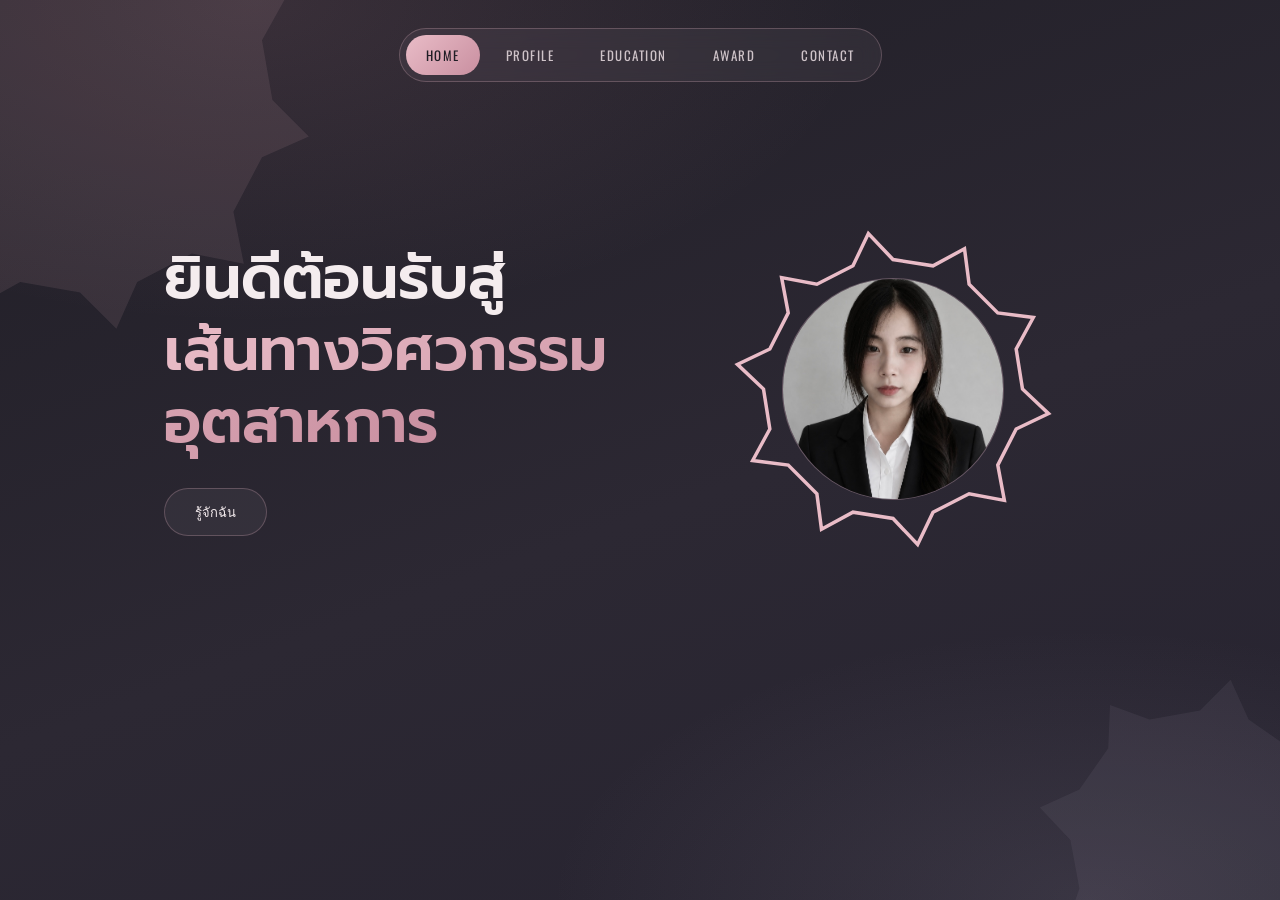
==== index.html @ 698869f3 "Update index.html" ====
<!DOCTYPE html>
<html lang="th">
<head>
<meta charset="UTF-8">
<meta name="viewport" content="width=device-width, initial-scale=1.0">
<title>Portfolio | วิศวกรรมอุตสาหการ</title>
<link href="https://fonts.googleapis.com/css2?family=Prompt:wght@300;400;600&family=Oswald:wght@400;500;600&display=swap" rel="stylesheet">
<style>
  :root{
    --graphite-deep:#201e26; --graphite:#2c2833; --graphite-soft:#3a3541;
    --blush:#e9bcc7; --rose-gold:#c98fa0; --rose-gold-light:#e3aebb;
    --pearl:#f4ecee; --pearl-dim:#cfc4c9; --line:rgba(233,188,199,0.25);
  }
  *{margin:0;padding:0;box-sizing:border-box;}
  
  body{
    font-family:'Prompt',sans-serif;
    background:
      radial-gradient(ellipse 80% 60% at 20% 0%, rgba(201,143,160,0.14), transparent 60%),
      radial-gradient(ellipse 70% 50% at 85% 100%, rgba(156,147,164,0.16), transparent 60%),
      linear-gradient(160deg, var(--graphite-deep) 0%, var(--graphite) 55%, #262330 100%);
    color:var(--pearl); min-height:100vh; overflow-x:hidden; position:relative;
  }

  /* --- Background Gears --- */
  .bg-gear{ position:fixed; opacity:0.10; z-index:0; pointer-events:none; }
  .bg-gear svg{width:100%;height:100%;display:block;}
  .bg-gear.g1{ width:520px; height:520px; top:-160px; left:-180px; animation:spin 60s linear infinite; }
  .bg-gear.g2{ width:360px; height:360px; bottom:-120px; right:-100px; animation:spinReverse 46s linear infinite; }
  @keyframes spin{ from{transform:rotate(0deg);} to{transform:rotate(360deg);} }
  @keyframes spinReverse{ from{transform:rotate(0deg);} to{transform:rotate(-360deg);} }

  /* --- Navigation --- */
  nav{ position:relative; z-index:10; display:flex; justify-content:center; padding:28px 16px; }
  .nav-pill{ display:flex; gap:6px; background:rgba(244,236,238,0.05); border:1px solid var(--line); backdrop-filter:blur(10px); border-radius:999px; padding:6px; }
  .nav-pill a{ text-decoration:none; color:var(--pearl-dim); font-family:'Oswald',sans-serif; font-size:13px; letter-spacing:1.5px; text-transform:uppercase; padding:10px 20px; border-radius:999px; transition:0.35s; }
  .nav-pill a:hover, .nav-pill a.active{ color:var(--graphite-deep); background:linear-gradient(135deg,var(--blush),var(--rose-gold)); }

  /* --- Hero Section --- */
  .hero{ position:relative; z-index:2; max-width:1000px; margin:40px auto; padding:64px 24px; display:grid; grid-template-columns:1fr 1fr; gap:60px; align-items:center; }
  .hero h1{ font-weight:600; font-size:clamp(40px,5vw,60px); line-height:1.2; margin-bottom:30px; }
  .hero h1 span{ color:transparent; background:linear-gradient(120deg,var(--blush),var(--rose-gold)); -webkit-background-clip:text; background-clip:text; }
  
  .btn-nav{ display:inline-flex; align-items:center; gap:10px; padding:12px 30px; border-radius:999px; border:1px solid var(--line); color:var(--pearl); text-decoration:none; font-family:'Oswald',sans-serif; font-size:13px; text-transform:uppercase; transition:all 0.3s ease; background:rgba(244,236,238,0.05); }
  .btn-nav:hover{ background:linear-gradient(135deg,var(--blush),var(--rose-gold)); color:var(--graphite-deep); border-color:transparent; transform:translateY(-2px); }

  /* --- Gear Medallion Styling (คืนค่า Path เดิม) --- */
  .medallion-wrap{ position:relative; width:350px; aspect-ratio:1/1; margin:0 auto; }
  .med-ring{ position:absolute; inset:0; animation:spin 90s linear infinite; }
  .med-ring svg{ width:100%; height:100%; stroke:#e9bcc7; fill:none; stroke-width:2; }
  .frame{ position:absolute; inset:64px; border-radius:50%; background:var(--graphite-soft); border:1px solid var(--line); overflow:hidden; }
  .frame img{ width:100%; height:100%; object-fit:cover; }

  @media (max-width:880px){ .hero{ grid-template-columns:1fr; text-align:center; } }
</style>
</head>
<body>

  <div class="bg-gear g1"><svg viewBox="0 0 200 200"><path fill="#e9bcc7" d="M 174,100 L 188,114 L 170,122 L 159,143 L 163,163 L 143,159 L 122,170 L 114,188 L 100,174 L 77,170 L 59,180 L 56,159 L 40,143 L 19,140 L 29,122 L 26,100 L 11,85 L 29,77 L 40,56 L 36,36 L 56,40 L 77,29 L 85,11 L 100,26 L 122,29 L 140,19 L 143,40 L 159,56 L 180,59 L 170,77 Z"/></svg></div>
  <div class="bg-gear g2"><svg viewBox="0 0 200 200"><path fill="#9c93a4" d="M 172,100 L 188,117 L 166,127 L 150,150 L 150,174 L 127,166 L 100,172 L 82,188 L 72,166 L 49,150 L 25,150 L 33,127 L 28,100 L 11,82 L 33,72 L 49,49 L 50,25 L 72,33 L 100,28 L 117,11 L 127,33 L 150,49 L 174,50 L 166,72 Z"/></svg></div>

  <nav>
    <div class="nav-pill">
      <a href="index.html" class="active">Home</a>
      <a href="profile.html">Profile</a>
      <a href="education.html">Education</a>
      <a href="award.html">Award</a>
      <a href="contact.html">Contact</a>
    </div>
  </nav>

  <section class="hero">
    <div class="hero-text">
      <h1>ยินดีต้อนรับสู่<br><span>เส้นทางวิศวกรรม<br>อุตสาหการ</span></h1>
      <a href="profile.html" class="btn-nav">รู้จักฉัน</a>
    </div>

    <div class="medallion-wrap">
      <div class="med-ring">
        <svg viewBox="0 0 200 200">
          <path d="M 174.00,100.00 L 188.89,114.08 L 170.38,122.87 L 159.87,143.50 L 163.64,163.64 L 143.50,159.87 L 122.87,170.38 L 114.08,188.89 L 100.00,174.00 L 77.13,170.38 L 59.14,180.19 L 56.50,159.87 L 40.13,143.50 L 19.81,140.86 L 29.62,122.87 L 26.00,100.00 L 11.11,85.92 L 29.62,77.13 L 40.13,56.50 L 36.36,36.36 L 56.50,40.13 L 77.13,29.62 L 85.92,11.11 L 100.00,26.00 L 122.87,29.62 L 140.86,19.81 L 143.50,40.13 L 159.87,56.50 L 180.19,59.14 L 170.38,77.13 Z"/>
        </svg>
      </div>
      <div class="frame"><img src="images/IMG_0733.jpeg" alt="Profile"></div>
    </div>
  </section>

</body>
</html>
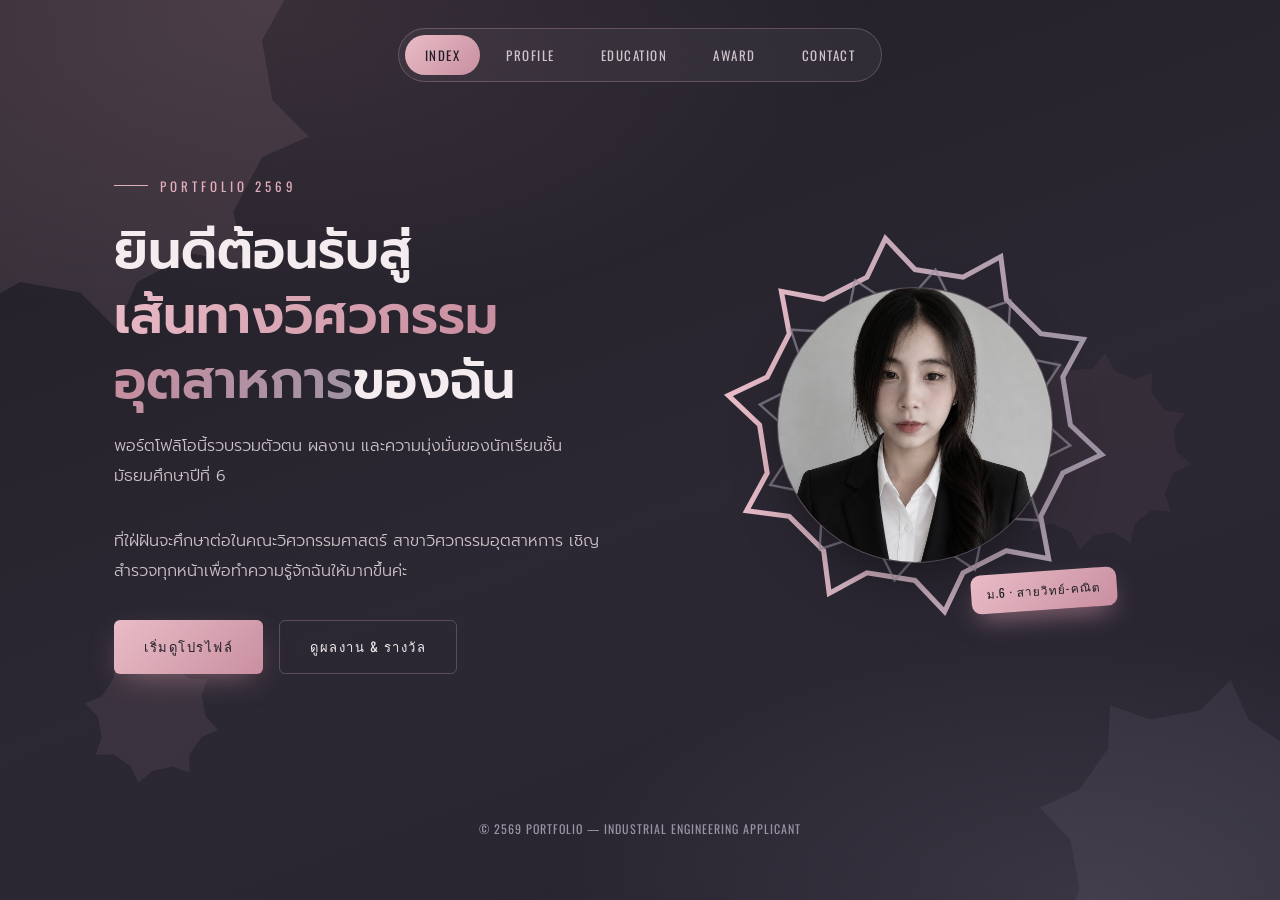
==== commit 7decb612: "Update index.html" ====
--- a/index.html
+++ b/index.html
@@ -4,64 +4,285 @@
 <meta charset="UTF-8">
 <meta name="viewport" content="width=device-width, initial-scale=1.0">
 <title>Portfolio | วิศวกรรมอุตสาหการ</title>
-<link href="https://fonts.googleapis.com/css2?family=Prompt:wght@300;400;600&family=Oswald:wght@400;500;600&display=swap" rel="stylesheet">
+<link rel="preconnect" href="https://fonts.googleapis.com">
+<link href="https://fonts.googleapis.com/css2?family=Prompt:wght@300;400;500;600;700&family=Oswald:wght@400;500;600&display=swap" rel="stylesheet">
 <style>
   :root{
-    --graphite-deep:#201e26; --graphite:#2c2833; --graphite-soft:#3a3541;
-    --blush:#e9bcc7; --rose-gold:#c98fa0; --rose-gold-light:#e3aebb;
-    --pearl:#f4ecee; --pearl-dim:#cfc4c9; --line:rgba(233,188,199,0.25);
-  }
+    --graphite-deep:   #201e26;
+    --graphite:        #2c2833;
+    --graphite-soft:   #3a3541;
+    --mauve-gray:      #9c93a4;
+    --blush:           #e9bcc7;
+    --rose-gold:       #c98fa0;
+    --rose-gold-light: #e3aebb;
+    --pearl:           #f4ecee;
+    --pearl-dim:       #cfc4c9;
+    --line:            rgba(233,188,199,0.25);
+  }
+
   *{margin:0;padding:0;box-sizing:border-box;}
-  
+
+  html{scroll-behavior:smooth;}
+
   body{
     font-family:'Prompt',sans-serif;
     background:
       radial-gradient(ellipse 80% 60% at 20% 0%, rgba(201,143,160,0.14), transparent 60%),
       radial-gradient(ellipse 70% 50% at 85% 100%, rgba(156,147,164,0.16), transparent 60%),
       linear-gradient(160deg, var(--graphite-deep) 0%, var(--graphite) 55%, #262330 100%);
-    color:var(--pearl); min-height:100vh; overflow-x:hidden; position:relative;
-  }
-
-  /* --- Background Gears --- */
-  .bg-gear{ position:fixed; opacity:0.10; z-index:0; pointer-events:none; }
+    color:var(--pearl);
+    min-height:100vh;
+    overflow-x:hidden;
+    position:relative;
+  }
+
+  /* ---------- decorative background gears ---------- */
+  .bg-gear{
+    position:fixed;
+    opacity:0.10;
+    z-index:0;
+    pointer-events:none;
+  }
   .bg-gear svg{width:100%;height:100%;display:block;}
   .bg-gear.g1{ width:520px; height:520px; top:-160px; left:-180px; animation:spin 60s linear infinite; }
   .bg-gear.g2{ width:360px; height:360px; bottom:-120px; right:-100px; animation:spinReverse 46s linear infinite; }
+  .bg-gear.g3{ width:220px; height:220px; top:38%; right:6%; animation:spin 30s linear infinite; opacity:0.07;}
+  .bg-gear.g4{ width:150px; height:150px; bottom:12%; left:6%; animation:spinReverse 24s linear infinite; opacity:0.08;}
+
   @keyframes spin{ from{transform:rotate(0deg);} to{transform:rotate(360deg);} }
   @keyframes spinReverse{ from{transform:rotate(0deg);} to{transform:rotate(-360deg);} }
 
-  /* --- Navigation --- */
-  nav{ position:relative; z-index:10; display:flex; justify-content:center; padding:28px 16px; }
-  .nav-pill{ display:flex; gap:6px; background:rgba(244,236,238,0.05); border:1px solid var(--line); backdrop-filter:blur(10px); border-radius:999px; padding:6px; }
-  .nav-pill a{ text-decoration:none; color:var(--pearl-dim); font-family:'Oswald',sans-serif; font-size:13px; letter-spacing:1.5px; text-transform:uppercase; padding:10px 20px; border-radius:999px; transition:0.35s; }
-  .nav-pill a:hover, .nav-pill a.active{ color:var(--graphite-deep); background:linear-gradient(135deg,var(--blush),var(--rose-gold)); }
-
-  /* --- Hero Section --- */
-  .hero{ position:relative; z-index:2; max-width:1000px; margin:40px auto; padding:64px 24px; display:grid; grid-template-columns:1fr 1fr; gap:60px; align-items:center; }
-  .hero h1{ font-weight:600; font-size:clamp(40px,5vw,60px); line-height:1.2; margin-bottom:30px; }
-  .hero h1 span{ color:transparent; background:linear-gradient(120deg,var(--blush),var(--rose-gold)); -webkit-background-clip:text; background-clip:text; }
-  
-  .btn-nav{ display:inline-flex; align-items:center; gap:10px; padding:12px 30px; border-radius:999px; border:1px solid var(--line); color:var(--pearl); text-decoration:none; font-family:'Oswald',sans-serif; font-size:13px; text-transform:uppercase; transition:all 0.3s ease; background:rgba(244,236,238,0.05); }
-  .btn-nav:hover{ background:linear-gradient(135deg,var(--blush),var(--rose-gold)); color:var(--graphite-deep); border-color:transparent; transform:translateY(-2px); }
-
-  /* --- Gear Medallion Styling (คืนค่า Path เดิม) --- */
-  .medallion-wrap{ position:relative; width:350px; aspect-ratio:1/1; margin:0 auto; }
-  .med-ring{ position:absolute; inset:0; animation:spin 90s linear infinite; }
-  .med-ring svg{ width:100%; height:100%; stroke:#e9bcc7; fill:none; stroke-width:2; }
-  .frame{ position:absolute; inset:64px; border-radius:50%; background:var(--graphite-soft); border:1px solid var(--line); overflow:hidden; }
-  .frame img{ width:100%; height:100%; object-fit:cover; }
-
-  @media (max-width:880px){ .hero{ grid-template-columns:1fr; text-align:center; } }
+  /* ---------- top nav ---------- */
+  nav{
+    position:relative;
+    z-index:10;
+    display:flex;
+    justify-content:center;
+    padding:28px 16px 10px;
+  }
+  .nav-pill{
+    display:flex;
+    gap:6px;
+    background:rgba(244,236,238,0.05);
+    border:1px solid var(--line);
+    backdrop-filter:blur(10px);
+    border-radius:999px;
+    padding:6px;
+    flex-wrap:wrap;
+    justify-content:center;
+  }
+  .nav-pill a{
+    text-decoration:none;
+    color:var(--pearl-dim);
+    font-family:'Oswald',sans-serif;
+    font-size:13px;
+    letter-spacing:1.5px;
+    text-transform:uppercase;
+    padding:10px 20px;
+    border-radius:999px;
+    transition:all .35s ease;
+    position:relative;
+  }
+  .nav-pill a:hover,
+  .nav-pill a:focus-visible{
+    color:var(--graphite-deep);
+    background:linear-gradient(135deg,var(--blush),var(--rose-gold));
+    outline:none;
+  }
+  .nav-pill a.active{
+    color:var(--graphite-deep);
+    background:linear-gradient(135deg,var(--blush),var(--rose-gold));
+  }
+  .nav-pill a:focus-visible{box-shadow:0 0 0 3px rgba(233,188,199,0.5);}
+
+  /* ---------- hero ---------- */
+  .hero{
+    position:relative;
+    z-index:2;
+    max-width:1100px;
+    margin:0 auto;
+    padding:64px 24px 100px;
+    display:grid;
+    grid-template-columns:1fr 1fr;
+    gap:48px;
+    align-items:center;
+    min-height:78vh;
+  }
+
+  .eyebrow{
+    font-family:'Oswald',sans-serif;
+    font-size:13px;
+    letter-spacing:4px;
+    text-transform:uppercase;
+    color:var(--rose-gold-light);
+    display:flex;
+    align-items:center;
+    gap:12px;
+    margin-bottom:22px;
+  }
+  .eyebrow::before{
+    content:"";
+    width:34px;height:1px;
+    background:var(--rose-gold-light);
+  }
+
+  .hero h1{
+    font-family:'Prompt',sans-serif;
+    font-weight:600;
+    font-size:clamp(32px,4.4vw,52px);
+    line-height:1.25;
+    color:var(--pearl);
+    margin-bottom:18px;
+  }
+  .hero h1 span{
+    color:transparent;
+    background:linear-gradient(120deg,var(--blush),var(--rose-gold) 60%,var(--mauve-gray));
+    -webkit-background-clip:text;
+    background-clip:text;
+  }
+
+  .hero p{
+    font-size:16px;
+    line-height:1.9;
+    color:var(--pearl-dim);
+    font-weight:300;
+    margin-bottom:34px;
+    max-width:46ch;
+  }
+
+  .cta-row{display:flex;gap:16px;flex-wrap:wrap;}
+  .btn{
+    font-family:'Oswald',sans-serif;
+    letter-spacing:1.5px;
+    text-transform:uppercase;
+    font-size:13px;
+    text-decoration:none;
+    padding:15px 30px;
+    border-radius:6px;
+    display:inline-flex;
+    align-items:center;
+    gap:10px;
+    transition:transform .3s ease, box-shadow .3s ease;
+  }
+  .btn-primary{
+    color:var(--graphite-deep);
+    background:linear-gradient(135deg,var(--blush),var(--rose-gold));
+    box-shadow:0 10px 30px -10px rgba(201,143,160,0.6);
+  }
+  .btn-primary:hover,.btn-primary:focus-visible{
+    transform:translateY(-3px);
+    box-shadow:0 16px 34px -10px rgba(201,143,160,0.8);
+  }
+  .btn-ghost{
+    color:var(--pearl);
+    border:1px solid var(--line);
+  }
+  .btn-ghost:hover,.btn-ghost:focus-visible{
+    border-color:var(--rose-gold-light);
+    background:rgba(233,188,199,0.06);
+  }
+  .btn:focus-visible{outline:2px solid var(--rose-gold-light);outline-offset:3px;}
+
+  /* ---------- gear-framed portrait medallion ---------- */
+  .medallion-wrap{
+    position:relative;
+    width:min(100%,420px);
+    aspect-ratio:1/1;
+    margin:0 auto;
+  }
+  .med-ring{
+    position:absolute;
+    inset:0;
+    animation:spin 90s linear infinite;
+  }
+  .med-ring svg{width:100%;height:100%;}
+  .med-ring path{
+    fill:none;
+    stroke:url(#ringGrad);
+    stroke-width:2.4;
+  }
+  .med-ring-inner{
+    position:absolute;
+    inset:36px;
+    animation:spinReverse 70s linear infinite;
+    opacity:0.65;
+  }
+  .med-ring-inner svg{width:100%;height:100%;}
+  .med-ring-inner path{fill:none;stroke:var(--mauve-gray);stroke-width:1.4;}
+
+  .frame{
+    position:absolute;
+    inset:72px;
+    border-radius:50%;
+    background:
+      linear-gradient(160deg, var(--graphite-soft), var(--graphite-deep));
+    border:1px solid var(--line);
+    display:flex;
+    align-items:center;
+    justify-content:center;
+    overflow:hidden;
+    box-shadow:
+      inset 0 0 0 6px rgba(244,236,238,0.04),
+      0 20px 60px -20px rgba(0,0,0,0.6);
+  }
+  .frame img{
+    width:100%;height:100%;object-fit:cover;
+    filter:grayscale(15%) saturate(1.05);
+  }
+  .frame .placeholder{
+    text-align:center;
+    color:var(--pearl-dim);
+    font-size:13px;
+    letter-spacing:1px;
+    padding:20px;
+    font-family:'Oswald',sans-serif;
+  }
+
+  .badge{
+    position:absolute;
+    bottom:6%;
+    right:2%;
+    background:linear-gradient(135deg,var(--blush),var(--rose-gold));
+    color:var(--graphite-deep);
+    font-family:'Oswald',sans-serif;
+    font-size:12px;
+    letter-spacing:1px;
+    padding:10px 16px;
+    border-radius:10px;
+    box-shadow:0 12px 26px -8px rgba(201,143,160,0.7);
+    transform:rotate(-4deg);
+  }
+
+  footer{
+    position:relative;
+    z-index:2;
+    text-align:center;
+    padding:26px 16px 40px;
+    color:var(--mauve-gray);
+    font-size:12px;
+    letter-spacing:1px;
+    font-family:'Oswald',sans-serif;
+  }
+
+  @media (max-width:880px){
+    .hero{grid-template-columns:1fr;padding-top:20px;text-align:center;}
+    .eyebrow{justify-content:center;}
+    .hero p{margin-left:auto;margin-right:auto;}
+    .cta-row{justify-content:center;}
+    .medallion-wrap{margin-top:20px;}
+  }
 </style>
 </head>
 <body>
 
   <div class="bg-gear g1"><svg viewBox="0 0 200 200"><path fill="#e9bcc7" d="M 174,100 L 188,114 L 170,122 L 159,143 L 163,163 L 143,159 L 122,170 L 114,188 L 100,174 L 77,170 L 59,180 L 56,159 L 40,143 L 19,140 L 29,122 L 26,100 L 11,85 L 29,77 L 40,56 L 36,36 L 56,40 L 77,29 L 85,11 L 100,26 L 122,29 L 140,19 L 143,40 L 159,56 L 180,59 L 170,77 Z"/></svg></div>
   <div class="bg-gear g2"><svg viewBox="0 0 200 200"><path fill="#9c93a4" d="M 172,100 L 188,117 L 166,127 L 150,150 L 150,174 L 127,166 L 100,172 L 82,188 L 72,166 L 49,150 L 25,150 L 33,127 L 28,100 L 11,82 L 33,72 L 49,49 L 50,25 L 72,33 L 100,28 L 117,11 L 127,33 L 150,49 L 174,50 L 166,72 Z"/></svg></div>
+  <div class="bg-gear g3"><svg viewBox="0 0 200 200"><path fill="#c98fa0" d="M 176,100 L 189,111 L 173,119 L 165,138 L 171,154 L 153,153 L 138,165 L 134,183 L 119,173 L 100,176 L 88,189 L 80,173 L 62,165 L 45,171 L 46,153 L 34,138 L 16,134 L 26,119 L 24,100 L 10,88 L 26,80 L 34,62 L 28,45 L 46,46 L 62,34 L 65,16 L 80,26 L 100,24 L 111,10 L 119,26 L 138,34 L 154,28 L 153,46 L 165,62 L 183,65 L 173,80 Z"/></svg></div>
+  <div class="bg-gear g4"><svg viewBox="0 0 200 200"><path fill="#e9bcc7" d="M 172,100 L 188,117 L 166,127 L 150,150 L 150,174 L 127,166 L 100,172 L 82,188 L 72,166 L 49,150 L 25,150 L 33,127 L 28,100 L 11,82 L 33,72 L 49,49 L 50,25 L 72,33 L 100,28 L 117,11 L 127,33 L 150,49 L 174,50 L 166,72 Z"/></svg></div>
 
   <nav>
     <div class="nav-pill">
-      <a href="index.html" class="active">Home</a>
+      <a href="index.html" class="active">Index</a>
       <a href="profile.html">Profile</a>
       <a href="education.html">Education</a>
       <a href="award.html">Award</a>
@@ -70,20 +291,38 @@
   </nav>
 
   <section class="hero">
-    <div class="hero-text">
-      <h1>ยินดีต้อนรับสู่<br><span>เส้นทางวิศวกรรม<br>อุตสาหการ</span></h1>
-      <a href="profile.html" class="btn-nav">รู้จักฉัน</a>
+    <div>
+      <div class="eyebrow">Portfolio 2569</div>
+      <h1>ยินดีต้อนรับสู่<br><span>เส้นทางวิศวกรรม<br>อุตสาหการ</span>ของฉัน</h1>
+      <p>พอร์ตโฟลิโอนี้รวบรวมตัวตน ผลงาน และความมุ่งมั่นของนักเรียนชั้นมัธยมศึกษาปีที่ 6</p>
+       <p> ที่ใฝ่ฝันจะศึกษาต่อในคณะวิศวกรรมศาสตร์ สาขาวิศวกรรมอุตสาหการ เชิญสำรวจทุกหน้าเพื่อทำความรู้จักฉันให้มากขึ้นค่ะ</p>
+      <div class="cta-row">
+        <a href="profile.html" class="btn btn-primary">เริ่มดูโปรไฟล์</a>
+        <a href="award.html" class="btn btn-ghost">ดูผลงาน &amp; รางวัล</a>
+      </div>
     </div>
 
     <div class="medallion-wrap">
       <div class="med-ring">
         <svg viewBox="0 0 200 200">
+          <defs><linearGradient id="ringGrad"><stop offset="0%" stop-color="#e9bcc7"/><stop offset="100%" stop-color="#9c93a4"/></linearGradient></defs>
           <path d="M 174.00,100.00 L 188.89,114.08 L 170.38,122.87 L 159.87,143.50 L 163.64,163.64 L 143.50,159.87 L 122.87,170.38 L 114.08,188.89 L 100.00,174.00 L 77.13,170.38 L 59.14,180.19 L 56.50,159.87 L 40.13,143.50 L 19.81,140.86 L 29.62,122.87 L 26.00,100.00 L 11.11,85.92 L 29.62,77.13 L 40.13,56.50 L 36.36,36.36 L 56.50,40.13 L 77.13,29.62 L 85.92,11.11 L 100.00,26.00 L 122.87,29.62 L 140.86,19.81 L 143.50,40.13 L 159.87,56.50 L 180.19,59.14 L 170.38,77.13 Z"/>
         </svg>
       </div>
-      <div class="frame"><img src="images/IMG_0733.jpeg" alt="Profile"></div>
+      <div class="med-ring-inner">
+        <svg viewBox="0 0 200 200">
+          <path d="M 176.00,100.00 L 189.23,111.75 L 173.41,119.67 L 165.82,138.00 L 171.40,154.79 L 153.74,153.74 L 138.00,165.82 L 134.44,183.15 L 119.67,173.41 L 100.00,176.00 L 88.25,189.23 L 80.33,173.41 L 62.00,165.82 L 45.21,171.40 L 46.26,153.74 L 34.18,138.00 L 16.85,134.44 L 26.59,119.67 L 24.00,100.00 L 10.77,88.25 L 26.59,80.33 L 34.18,62.00 L 28.60,45.21 L 46.26,46.26 L 62.00,34.18 L 65.56,16.85 L 80.33,26.59 L 100.00,24.00 L 111.75,10.77 L 119.67,26.59 L 138.00,34.18 L 154.79,28.60 L 153.74,46.26 L 165.82,62.00 L 183.15,65.56 L 173.41,80.33 Z"/>
+        </svg>
+      </div>
+      <div class="frame">
+  <img src="images/IMG_0733.jpeg" alt="รูปโปรไฟล์">
+</div>
+
+      <div class="badge">ม.6 · สายวิทย์-คณิต</div>
     </div>
   </section>
 
+  <footer>© 2569 PORTFOLIO — INDUSTRIAL ENGINEERING APPLICANT</footer>
+
 </body>
 </html>
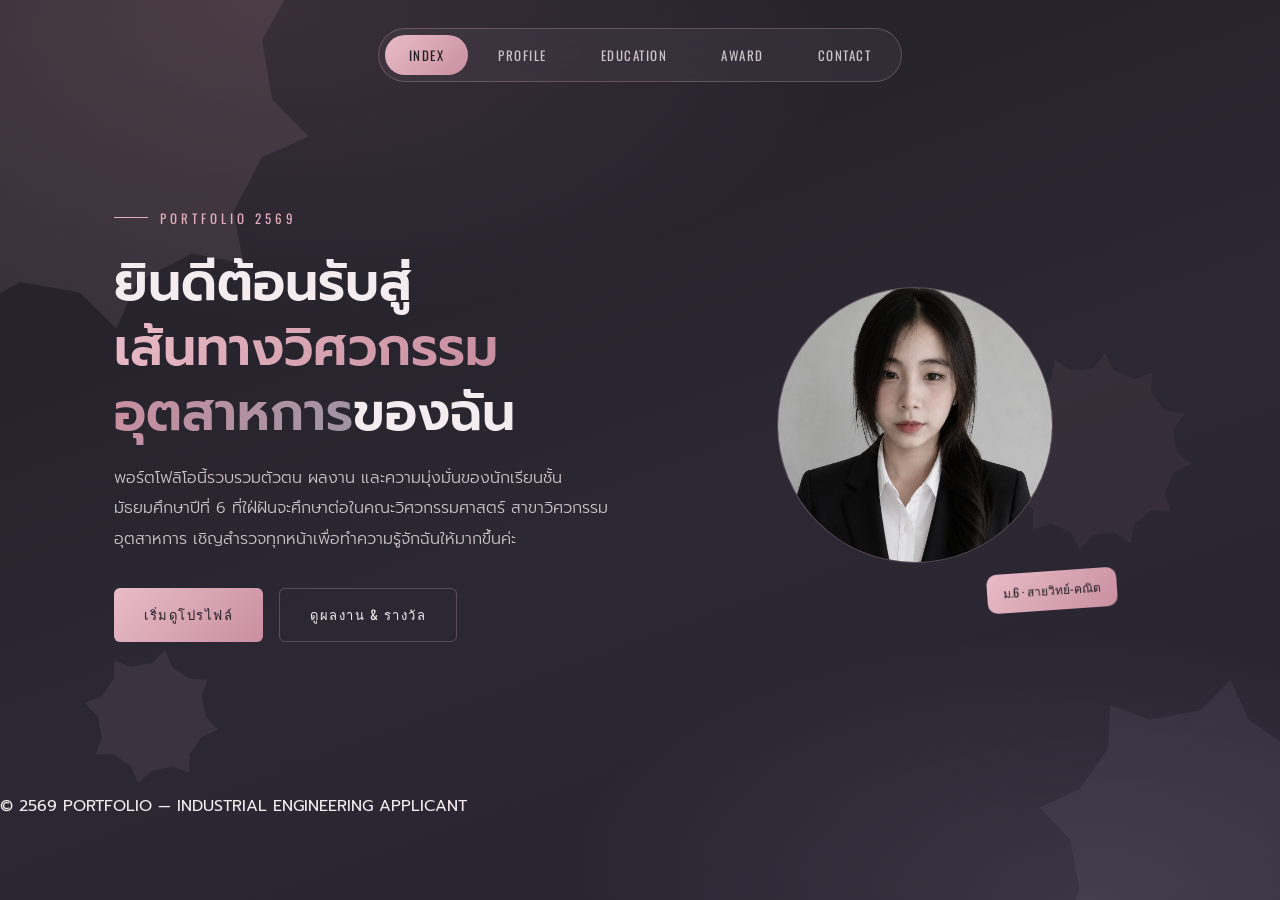
==== commit 102a6285: "Update index.html" ====
--- a/index.html
+++ b/index.html
@@ -21,7 +21,6 @@
   }
 
   *{margin:0;padding:0;box-sizing:border-box;}
-
   html{scroll-behavior:smooth;}
 
   body{
@@ -36,13 +35,8 @@
     position:relative;
   }
 
-  /* ---------- decorative background gears ---------- */
-  .bg-gear{
-    position:fixed;
-    opacity:0.10;
-    z-index:0;
-    pointer-events:none;
-  }
+  /* Decorative background gears */
+  .bg-gear{ position:fixed; opacity:0.10; z-index:0; pointer-events:none; }
   .bg-gear svg{width:100%;height:100%;display:block;}
   .bg-gear.g1{ width:520px; height:520px; top:-160px; left:-180px; animation:spin 60s linear infinite; }
   .bg-gear.g2{ width:360px; height:360px; bottom:-120px; right:-100px; animation:spinReverse 46s linear infinite; }
@@ -52,22 +46,15 @@
   @keyframes spin{ from{transform:rotate(0deg);} to{transform:rotate(360deg);} }
   @keyframes spinReverse{ from{transform:rotate(0deg);} to{transform:rotate(-360deg);} }
 
-  /* ---------- top nav ---------- */
-  nav{
-    position:relative;
-    z-index:10;
-    display:flex;
-    justify-content:center;
-    padding:28px 16px 10px;
-  }
+  /* Navigation - Pill Shape */
+  nav{ position:relative; z-index:10; display:flex; justify-content:center; padding:28px 16px 10px; }
   .nav-pill{
-    display:flex;
-    gap:6px;
+    display:flex; gap:6px;
     background:rgba(244,236,238,0.05);
     border:1px solid var(--line);
     backdrop-filter:blur(10px);
-    border-radius:999px;
-    padding:6px;
+    border-radius: 50px; 
+    padding: 6px;
     flex-wrap:wrap;
     justify-content:center;
   }
@@ -78,208 +65,54 @@
     font-size:13px;
     letter-spacing:1.5px;
     text-transform:uppercase;
-    padding:10px 20px;
-    border-radius:999px;
+    padding:10px 24px;
+    border-radius: 50px;
     transition:all .35s ease;
-    position:relative;
   }
-  .nav-pill a:hover,
-  .nav-pill a:focus-visible{
-    color:var(--graphite-deep);
-    background:linear-gradient(135deg,var(--blush),var(--rose-gold));
-    outline:none;
-  }
-  .nav-pill a.active{
+  .nav-pill a:hover, .nav-pill a.active{
     color:var(--graphite-deep);
     background:linear-gradient(135deg,var(--blush),var(--rose-gold));
   }
-  .nav-pill a:focus-visible{box-shadow:0 0 0 3px rgba(233,188,199,0.5);}
 
-  /* ---------- hero ---------- */
+  /* Hero Section */
   .hero{
-    position:relative;
-    z-index:2;
-    max-width:1100px;
-    margin:0 auto;
-    padding:64px 24px 100px;
-    display:grid;
-    grid-template-columns:1fr 1fr;
-    gap:48px;
-    align-items:center;
-    min-height:78vh;
+    position:relative; z-index:2; max-width:1100px; margin:0 auto;
+    padding:64px 24px 100px; display:grid; grid-template-columns:1fr 1fr;
+    gap:48px; align-items:center; min-height:78vh;
   }
-
-  .eyebrow{
-    font-family:'Oswald',sans-serif;
-    font-size:13px;
-    letter-spacing:4px;
-    text-transform:uppercase;
-    color:var(--rose-gold-light);
-    display:flex;
-    align-items:center;
-    gap:12px;
-    margin-bottom:22px;
-  }
-  .eyebrow::before{
-    content:"";
-    width:34px;height:1px;
-    background:var(--rose-gold-light);
-  }
-
-  .hero h1{
-    font-family:'Prompt',sans-serif;
-    font-weight:600;
-    font-size:clamp(32px,4.4vw,52px);
-    line-height:1.25;
-    color:var(--pearl);
-    margin-bottom:18px;
-  }
-  .hero h1 span{
-    color:transparent;
-    background:linear-gradient(120deg,var(--blush),var(--rose-gold) 60%,var(--mauve-gray));
-    -webkit-background-clip:text;
-    background-clip:text;
-  }
-
-  .hero p{
-    font-size:16px;
-    line-height:1.9;
-    color:var(--pearl-dim);
-    font-weight:300;
-    margin-bottom:34px;
-    max-width:46ch;
-  }
+  .eyebrow{ font-family:'Oswald',sans-serif; font-size:13px; letter-spacing:4px; text-transform:uppercase; color:var(--rose-gold-light); display:flex; align-items:center; gap:12px; margin-bottom:22px; }
+  .eyebrow::before{ content:""; width:34px; height:1px; background:var(--rose-gold-light); }
+  .hero h1{ font-family:'Prompt',sans-serif; font-weight:600; font-size:clamp(32px,4.4vw,52px); line-height:1.25; color:var(--pearl); margin-bottom:18px; }
+  .hero h1 span{ color:transparent; background:linear-gradient(120deg,var(--blush),var(--rose-gold) 60%,var(--mauve-gray)); -webkit-background-clip:text; background-clip:text; }
+  .hero p{ font-size:16px; line-height:1.9; color:var(--pearl-dim); font-weight:300; margin-bottom:34px; max-width:46ch; }
 
   .cta-row{display:flex;gap:16px;flex-wrap:wrap;}
-  .btn{
-    font-family:'Oswald',sans-serif;
-    letter-spacing:1.5px;
-    text-transform:uppercase;
-    font-size:13px;
-    text-decoration:none;
-    padding:15px 30px;
-    border-radius:6px;
-    display:inline-flex;
-    align-items:center;
-    gap:10px;
-    transition:transform .3s ease, box-shadow .3s ease;
+  .btn{ font-family:'Oswald',sans-serif; letter-spacing:1.5px; text-transform:uppercase; font-size:13px; text-decoration:none; padding:15px 30px; border-radius:6px; display:inline-flex; align-items:center; gap:10px; transition:all .3s ease; }
+  .btn-primary{ color:var(--graphite-deep); background:linear-gradient(135deg,var(--blush),var(--rose-gold)); }
+  .btn-ghost{ color:var(--pearl); border:1px solid var(--line); }
+
+  /* Medallion */
+  .medallion-wrap{ position:relative; width:min(100%,420px); aspect-ratio:1/1; margin:0 auto; }
+  .frame{
+    position:absolute; inset:72px; border-radius:50%;
+    background:linear-gradient(160deg, var(--graphite-soft), var(--graphite-deep));
+    border:1px solid var(--line); display:flex; align-items:center; justify-content:center; overflow:hidden;
   }
-  .btn-primary{
-    color:var(--graphite-deep);
-    background:linear-gradient(135deg,var(--blush),var(--rose-gold));
-    box-shadow:0 10px 30px -10px rgba(201,143,160,0.6);
-  }
-  .btn-primary:hover,.btn-primary:focus-visible{
-    transform:translateY(-3px);
-    box-shadow:0 16px 34px -10px rgba(201,143,160,0.8);
-  }
-  .btn-ghost{
-    color:var(--pearl);
-    border:1px solid var(--line);
-  }
-  .btn-ghost:hover,.btn-ghost:focus-visible{
-    border-color:var(--rose-gold-light);
-    background:rgba(233,188,199,0.06);
-  }
-  .btn:focus-visible{outline:2px solid var(--rose-gold-light);outline-offset:3px;}
+  .frame img{ width:100%; height:100%; object-fit:cover; }
+  .badge{ position:absolute; bottom:6%; right:2%; background:linear-gradient(135deg,var(--blush),var(--rose-gold)); color:var(--graphite-deep); font-family:'Oswald',sans-serif; font-size:12px; padding:10px 16px; border-radius:10px; transform:rotate(-4deg); }
 
-  /* ---------- gear-framed portrait medallion ---------- */
-  .medallion-wrap{
-    position:relative;
-    width:min(100%,420px);
-    aspect-ratio:1/1;
-    margin:0 auto;
-  }
-  .med-ring{
-    position:absolute;
-    inset:0;
-    animation:spin 90s linear infinite;
-  }
-  .med-ring svg{width:100%;height:100%;}
-  .med-ring path{
-    fill:none;
-    stroke:url(#ringGrad);
-    stroke-width:2.4;
-  }
-  .med-ring-inner{
-    position:absolute;
-    inset:36px;
-    animation:spinReverse 70s linear infinite;
-    opacity:0.65;
-  }
-  .med-ring-inner svg{width:100%;height:100%;}
-  .med-ring-inner path{fill:none;stroke:var(--mauve-gray);stroke-width:1.4;}
-
-  .frame{
-    position:absolute;
-    inset:72px;
-    border-radius:50%;
-    background:
-      linear-gradient(160deg, var(--graphite-soft), var(--graphite-deep));
-    border:1px solid var(--line);
-    display:flex;
-    align-items:center;
-    justify-content:center;
-    overflow:hidden;
-    box-shadow:
-      inset 0 0 0 6px rgba(244,236,238,0.04),
-      0 20px 60px -20px rgba(0,0,0,0.6);
-  }
-  .frame img{
-    width:100%;height:100%;object-fit:cover;
-    filter:grayscale(15%) saturate(1.05);
-  }
-  .frame .placeholder{
-    text-align:center;
-    color:var(--pearl-dim);
-    font-size:13px;
-    letter-spacing:1px;
-    padding:20px;
-    font-family:'Oswald',sans-serif;
-  }
-
-  .badge{
-    position:absolute;
-    bottom:6%;
-    right:2%;
-    background:linear-gradient(135deg,var(--blush),var(--rose-gold));
-    color:var(--graphite-deep);
-    font-family:'Oswald',sans-serif;
-    font-size:12px;
-    letter-spacing:1px;
-    padding:10px 16px;
-    border-radius:10px;
-    box-shadow:0 12px 26px -8px rgba(201,143,160,0.7);
-    transform:rotate(-4deg);
-  }
-
-  footer{
-    position:relative;
-    z-index:2;
-    text-align:center;
-    padding:26px 16px 40px;
-    color:var(--mauve-gray);
-    font-size:12px;
-    letter-spacing:1px;
-    font-family:'Oswald',sans-serif;
-  }
-
-  @media (max-width:880px){
-    .hero{grid-template-columns:1fr;padding-top:20px;text-align:center;}
-    .eyebrow{justify-content:center;}
-    .hero p{margin-left:auto;margin-right:auto;}
-    .cta-row{justify-content:center;}
-    .medallion-wrap{margin-top:20px;}
-  }
+  @media (max-width:880px){ .hero{grid-template-columns:1fr; text-align:center;} .eyebrow{justify-content:center;} }
 </style>
 </head>
 <body>
 
+  <!-- Background Gears -->
   <div class="bg-gear g1"><svg viewBox="0 0 200 200"><path fill="#e9bcc7" d="M 174,100 L 188,114 L 170,122 L 159,143 L 163,163 L 143,159 L 122,170 L 114,188 L 100,174 L 77,170 L 59,180 L 56,159 L 40,143 L 19,140 L 29,122 L 26,100 L 11,85 L 29,77 L 40,56 L 36,36 L 56,40 L 77,29 L 85,11 L 100,26 L 122,29 L 140,19 L 143,40 L 159,56 L 180,59 L 170,77 Z"/></svg></div>
   <div class="bg-gear g2"><svg viewBox="0 0 200 200"><path fill="#9c93a4" d="M 172,100 L 188,117 L 166,127 L 150,150 L 150,174 L 127,166 L 100,172 L 82,188 L 72,166 L 49,150 L 25,150 L 33,127 L 28,100 L 11,82 L 33,72 L 49,49 L 50,25 L 72,33 L 100,28 L 117,11 L 127,33 L 150,49 L 174,50 L 166,72 Z"/></svg></div>
   <div class="bg-gear g3"><svg viewBox="0 0 200 200"><path fill="#c98fa0" d="M 176,100 L 189,111 L 173,119 L 165,138 L 171,154 L 153,153 L 138,165 L 134,183 L 119,173 L 100,176 L 88,189 L 80,173 L 62,165 L 45,171 L 46,153 L 34,138 L 16,134 L 26,119 L 24,100 L 10,88 L 26,80 L 34,62 L 28,45 L 46,46 L 62,34 L 65,16 L 80,26 L 100,24 L 111,10 L 119,26 L 138,34 L 154,28 L 153,46 L 165,62 L 183,65 L 173,80 Z"/></svg></div>
   <div class="bg-gear g4"><svg viewBox="0 0 200 200"><path fill="#e9bcc7" d="M 172,100 L 188,117 L 166,127 L 150,150 L 150,174 L 127,166 L 100,172 L 82,188 L 72,166 L 49,150 L 25,150 L 33,127 L 28,100 L 11,82 L 33,72 L 49,49 L 50,25 L 72,33 L 100,28 L 117,11 L 127,33 L 150,49 L 174,50 L 166,72 Z"/></svg></div>
 
+  <!-- Navigation -->
   <nav>
     <div class="nav-pill">
       <a href="index.html" class="active">Index</a>
@@ -290,12 +123,12 @@
     </div>
   </nav>
 
+  <!-- Hero Content -->
   <section class="hero">
     <div>
       <div class="eyebrow">Portfolio 2569</div>
       <h1>ยินดีต้อนรับสู่<br><span>เส้นทางวิศวกรรม<br>อุตสาหการ</span>ของฉัน</h1>
-      <p>พอร์ตโฟลิโอนี้รวบรวมตัวตน ผลงาน และความมุ่งมั่นของนักเรียนชั้นมัธยมศึกษาปีที่ 6</p>
-       <p> ที่ใฝ่ฝันจะศึกษาต่อในคณะวิศวกรรมศาสตร์ สาขาวิศวกรรมอุตสาหการ เชิญสำรวจทุกหน้าเพื่อทำความรู้จักฉันให้มากขึ้นค่ะ</p>
+      <p>พอร์ตโฟลิโอนี้รวบรวมตัวตน ผลงาน และความมุ่งมั่นของนักเรียนชั้นมัธยมศึกษาปีที่ 6 ที่ใฝ่ฝันจะศึกษาต่อในคณะวิศวกรรมศาสตร์ สาขาวิศวกรรมอุตสาหการ เชิญสำรวจทุกหน้าเพื่อทำความรู้จักฉันให้มากขึ้นค่ะ</p>
       <div class="cta-row">
         <a href="profile.html" class="btn btn-primary">เริ่มดูโปรไฟล์</a>
         <a href="award.html" class="btn btn-ghost">ดูผลงาน &amp; รางวัล</a>
@@ -303,21 +136,9 @@
     </div>
 
     <div class="medallion-wrap">
-      <div class="med-ring">
-        <svg viewBox="0 0 200 200">
-          <defs><linearGradient id="ringGrad"><stop offset="0%" stop-color="#e9bcc7"/><stop offset="100%" stop-color="#9c93a4"/></linearGradient></defs>
-          <path d="M 174.00,100.00 L 188.89,114.08 L 170.38,122.87 L 159.87,143.50 L 163.64,163.64 L 143.50,159.87 L 122.87,170.38 L 114.08,188.89 L 100.00,174.00 L 77.13,170.38 L 59.14,180.19 L 56.50,159.87 L 40.13,143.50 L 19.81,140.86 L 29.62,122.87 L 26.00,100.00 L 11.11,85.92 L 29.62,77.13 L 40.13,56.50 L 36.36,36.36 L 56.50,40.13 L 77.13,29.62 L 85.92,11.11 L 100.00,26.00 L 122.87,29.62 L 140.86,19.81 L 143.50,40.13 L 159.87,56.50 L 180.19,59.14 L 170.38,77.13 Z"/>
-        </svg>
+      <div class="frame">
+        <img src="images/IMG_0733.jpeg" alt="รูปโปรไฟล์">
       </div>
-      <div class="med-ring-inner">
-        <svg viewBox="0 0 200 200">
-          <path d="M 176.00,100.00 L 189.23,111.75 L 173.41,119.67 L 165.82,138.00 L 171.40,154.79 L 153.74,153.74 L 138.00,165.82 L 134.44,183.15 L 119.67,173.41 L 100.00,176.00 L 88.25,189.23 L 80.33,173.41 L 62.00,165.82 L 45.21,171.40 L 46.26,153.74 L 34.18,138.00 L 16.85,134.44 L 26.59,119.67 L 24.00,100.00 L 10.77,88.25 L 26.59,80.33 L 34.18,62.00 L 28.60,45.21 L 46.26,46.26 L 62.00,34.18 L 65.56,16.85 L 80.33,26.59 L 100.00,24.00 L 111.75,10.77 L 119.67,26.59 L 138.00,34.18 L 154.79,28.60 L 153.74,46.26 L 165.82,62.00 L 183.15,65.56 L 173.41,80.33 Z"/>
-        </svg>
-      </div>
-      <div class="frame">
-  <img src="images/IMG_0733.jpeg" alt="รูปโปรไฟล์">
-</div>
-
       <div class="badge">ม.6 · สายวิทย์-คณิต</div>
     </div>
   </section>
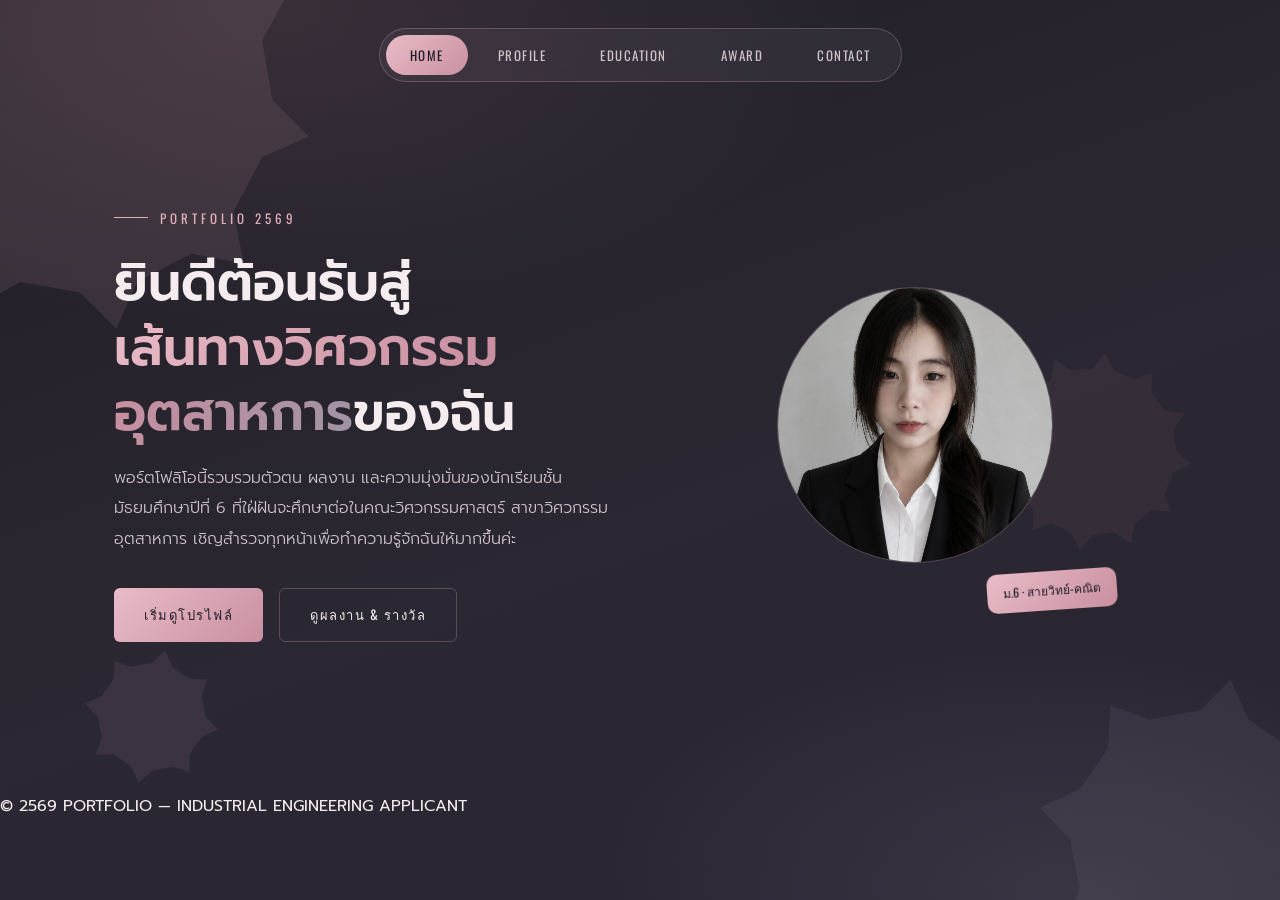
==== commit f7707c48: "Update index.html" ====
--- a/index.html
+++ b/index.html
@@ -115,7 +115,7 @@
   <!-- Navigation -->
   <nav>
     <div class="nav-pill">
-      <a href="index.html" class="active">Index</a>
+      <a href="index.html" class="active">Home</a>
       <a href="profile.html">Profile</a>
       <a href="education.html">Education</a>
       <a href="award.html">Award</a>
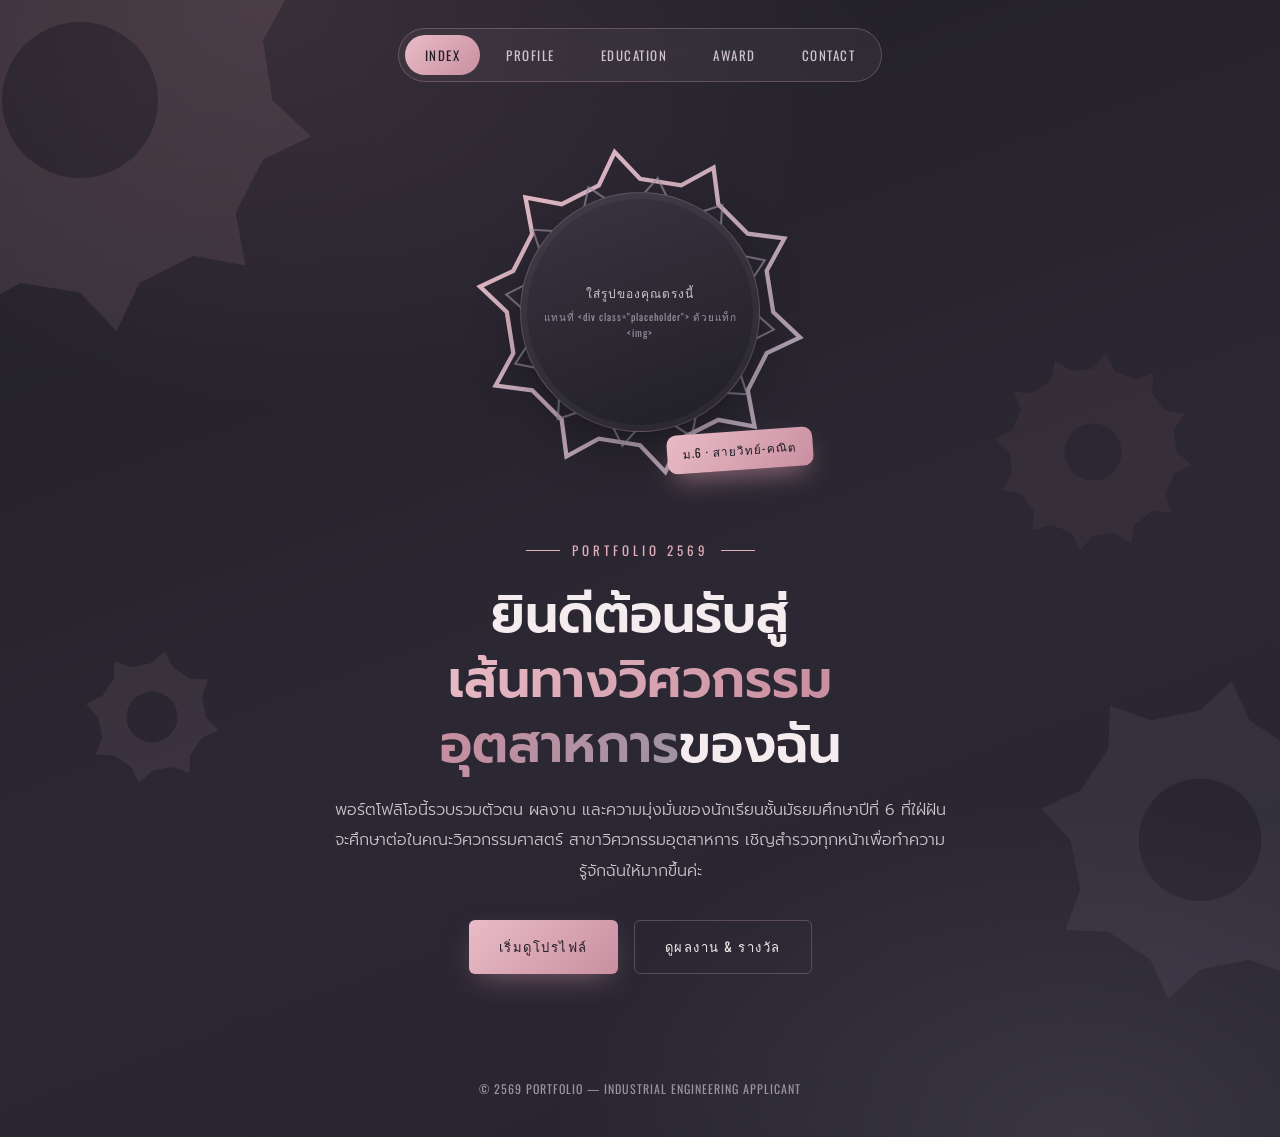
==== commit 0d9ecb1a: "Update index.html" ====
--- a/index.html
+++ b/index.html
@@ -21,6 +21,7 @@
   }
 
   *{margin:0;padding:0;box-sizing:border-box;}
+
   html{scroll-behavior:smooth;}
 
   body{
@@ -35,8 +36,13 @@
     position:relative;
   }
 
-  /* Decorative background gears */
-  .bg-gear{ position:fixed; opacity:0.10; z-index:0; pointer-events:none; }
+  /* ---------- decorative background gears ---------- */
+  .bg-gear{
+    position:fixed;
+    opacity:0.10;
+    z-index:0;
+    pointer-events:none;
+  }
   .bg-gear svg{width:100%;height:100%;display:block;}
   .bg-gear.g1{ width:520px; height:520px; top:-160px; left:-180px; animation:spin 60s linear infinite; }
   .bg-gear.g2{ width:360px; height:360px; bottom:-120px; right:-100px; animation:spinReverse 46s linear infinite; }
@@ -46,15 +52,22 @@
   @keyframes spin{ from{transform:rotate(0deg);} to{transform:rotate(360deg);} }
   @keyframes spinReverse{ from{transform:rotate(0deg);} to{transform:rotate(-360deg);} }
 
-  /* Navigation - Pill Shape */
-  nav{ position:relative; z-index:10; display:flex; justify-content:center; padding:28px 16px 10px; }
+  /* ---------- top nav ---------- */
+  nav{
+    position:relative;
+    z-index:10;
+    display:flex;
+    justify-content:center;
+    padding:28px 16px 10px;
+  }
   .nav-pill{
-    display:flex; gap:6px;
+    display:flex;
+    gap:6px;
     background:rgba(244,236,238,0.05);
     border:1px solid var(--line);
     backdrop-filter:blur(10px);
-    border-radius: 50px; 
-    padding: 6px;
+    border-radius:999px;
+    padding:6px;
     flex-wrap:wrap;
     justify-content:center;
   }
@@ -65,57 +78,282 @@
     font-size:13px;
     letter-spacing:1.5px;
     text-transform:uppercase;
-    padding:10px 24px;
-    border-radius: 50px;
+    padding:10px 20px;
+    border-radius:999px;
     transition:all .35s ease;
-  }
-  .nav-pill a:hover, .nav-pill a.active{
+    position:relative;
+  }
+  .nav-pill a:hover,
+  .nav-pill a:focus-visible{
     color:var(--graphite-deep);
     background:linear-gradient(135deg,var(--blush),var(--rose-gold));
-  }
-
-  /* Hero Section */
+    outline:none;
+  }
+  .nav-pill a.active{
+    color:var(--graphite-deep);
+    background:linear-gradient(135deg,var(--blush),var(--rose-gold));
+  }
+  .nav-pill a:focus-visible{box-shadow:0 0 0 3px rgba(233,188,199,0.5);}
+
+  /* ---------- hero Layout: Stacked Top-Down ---------- */
   .hero{
-    position:relative; z-index:2; max-width:1100px; margin:0 auto;
-    padding:64px 24px 100px; display:grid; grid-template-columns:1fr 1fr;
-    gap:48px; align-items:center; min-height:78vh;
-  }
-  .eyebrow{ font-family:'Oswald',sans-serif; font-size:13px; letter-spacing:4px; text-transform:uppercase; color:var(--rose-gold-light); display:flex; align-items:center; gap:12px; margin-bottom:22px; }
-  .eyebrow::before{ content:""; width:34px; height:1px; background:var(--rose-gold-light); }
-  .hero h1{ font-family:'Prompt',sans-serif; font-weight:600; font-size:clamp(32px,4.4vw,52px); line-height:1.25; color:var(--pearl); margin-bottom:18px; }
-  .hero h1 span{ color:transparent; background:linear-gradient(120deg,var(--blush),var(--rose-gold) 60%,var(--mauve-gray)); -webkit-background-clip:text; background-clip:text; }
-  .hero p{ font-size:16px; line-height:1.9; color:var(--pearl-dim); font-weight:300; margin-bottom:34px; max-width:46ch; }
-
-  .cta-row{display:flex;gap:16px;flex-wrap:wrap;}
-  .btn{ font-family:'Oswald',sans-serif; letter-spacing:1.5px; text-transform:uppercase; font-size:13px; text-decoration:none; padding:15px 30px; border-radius:6px; display:inline-flex; align-items:center; gap:10px; transition:all .3s ease; }
-  .btn-primary{ color:var(--graphite-deep); background:linear-gradient(135deg,var(--blush),var(--rose-gold)); }
-  .btn-ghost{ color:var(--pearl); border:1px solid var(--line); }
-
-  /* Medallion */
-  .medallion-wrap{ position:relative; width:min(100%,420px); aspect-ratio:1/1; margin:0 auto; }
+    position:relative;
+    z-index:2;
+    max-width:800px;
+    margin:0 auto;
+    padding:40px 24px 80px;
+    display:flex;
+    flex-direction:column;
+    align-items:center;
+    text-align:center;
+    gap:48px;
+    min-height:78vh;
+  }
+
+  .eyebrow{
+    font-family:'Oswald',sans-serif;
+    font-size:13px;
+    letter-spacing:4px;
+    text-transform:uppercase;
+    color:var(--rose-gold-light);
+    display:flex;
+    align-items:center;
+    gap:12px;
+    margin-bottom:22px;
+    justify-content:center;
+  }
+  .eyebrow::before, .eyebrow::after{
+    content:"";
+    width:34px;height:1px;
+    background:var(--rose-gold-light);
+  }
+
+  .hero h1{
+    font-family:'Prompt',sans-serif;
+    font-weight:600;
+    font-size:clamp(32px,4.4vw,52px);
+    line-height:1.25;
+    color:var(--pearl);
+    margin-bottom:18px;
+  }
+  .hero h1 span{
+    color:transparent;
+    background:linear-gradient(120deg,var(--blush),var(--rose-gold) 60%,var(--mauve-gray));
+    -webkit-background-clip:text;
+    background-clip:text;
+  }
+
+  .hero p{
+    font-size:16px;
+    line-height:1.9;
+    color:var(--pearl-dim);
+    font-weight:300;
+    margin-bottom:34px;
+    max-width:56ch;
+    margin-left:auto;
+    margin-right:auto;
+  }
+
+  .cta-row{display:flex;gap:16px;flex-wrap:wrap;justify-content:center;}
+  .btn{
+    font-family:'Oswald',sans-serif;
+    letter-spacing:1.5px;
+    text-transform:uppercase;
+    font-size:13px;
+    text-decoration:none;
+    padding:15px 30px;
+    border-radius:6px;
+    display:inline-flex;
+    align-items:center;
+    gap:10px;
+    transition:transform .3s ease, box-shadow .3s ease;
+  }
+  .btn-primary{
+    color:var(--graphite-deep);
+    background:linear-gradient(135deg,var(--blush),var(--rose-gold));
+    box-shadow:0 10px 30px -10px rgba(201,143,160,0.6);
+  }
+  .btn-primary:hover,.btn-primary:focus-visible{
+    transform:translateY(-3px);
+    box-shadow:0 16px 34px -10px rgba(201,143,160,0.8);
+  }
+  .btn-ghost{
+    color:var(--pearl);
+    border:1px solid var(--line);
+  }
+  .btn-ghost:hover,.btn-ghost:focus-visible{
+    border-color:var(--rose-gold-light);
+    background:rgba(233,188,199,0.06);
+  }
+  .btn:focus-visible{outline:2px solid var(--rose-gold-light);outline-offset:3px;}
+
+  /* ---------- gear-framed portrait medallion ---------- */
+  .medallion-wrap{
+    position:relative;
+    width:min(100%,360px);
+    aspect-ratio:1/1;
+    margin:0 auto;
+  }
+  .med-ring{
+    position:absolute;
+    inset:0;
+    animation:spin 90s linear infinite;
+  }
+  .med-ring svg{width:100%;height:100%;}
+  .med-ring path{
+    fill:none;
+    stroke:url(#ringGrad);
+    stroke-width:2.4;
+  }
+  .med-ring-inner{
+    position:absolute;
+    inset:30px;
+    animation:spinReverse 70s linear infinite;
+    opacity:0.65;
+  }
+  .med-ring-inner svg{width:100%;height:100%;}
+  .med-ring-inner path{fill:none;stroke:var(--mauve-gray);stroke-width:1.4;}
+
   .frame{
-    position:absolute; inset:72px; border-radius:50%;
-    background:linear-gradient(160deg, var(--graphite-soft), var(--graphite-deep));
-    border:1px solid var(--line); display:flex; align-items:center; justify-content:center; overflow:hidden;
-  }
-  .frame img{ width:100%; height:100%; object-fit:cover; }
-  .badge{ position:absolute; bottom:6%; right:2%; background:linear-gradient(135deg,var(--blush),var(--rose-gold)); color:var(--graphite-deep); font-family:'Oswald',sans-serif; font-size:12px; padding:10px 16px; border-radius:10px; transform:rotate(-4deg); }
-
-  @media (max-width:880px){ .hero{grid-template-columns:1fr; text-align:center;} .eyebrow{justify-content:center;} }
+    position:absolute;
+    inset:60px;
+    border-radius:50%;
+    background:
+      linear-gradient(160deg, var(--graphite-soft), var(--graphite-deep));
+    border:1px solid var(--line);
+    display:flex;
+    align-items:center;
+    justify-content:center;
+    overflow:hidden;
+    box-shadow:
+      inset 0 0 0 6px rgba(244,236,238,0.04),
+      0 20px 60px -20px rgba(0,0,0,0.6);
+  }
+  .frame img{
+    width:100%;height:100%;object-fit:cover;
+    filter:grayscale(15%) saturate(1.05);
+  }
+  .frame .placeholder{
+    text-align:center;
+    color:var(--pearl-dim);
+    font-size:12px;
+    letter-spacing:1px;
+    padding:16px;
+    font-family:'Oswald',sans-serif;
+  }
+  .frame .placeholder small{
+    display:block;
+    margin-top:6px;
+    color:var(--mauve-gray);
+    font-size:10px;
+  }
+
+  .badge{
+    position:absolute;
+    bottom:6%;
+    right:2%;
+    background:linear-gradient(135deg,var(--blush),var(--rose-gold));
+    color:var(--graphite-deep);
+    font-family:'Oswald',sans-serif;
+    font-size:12px;
+    letter-spacing:1px;
+    padding:10px 16px;
+    border-radius:10px;
+    box-shadow:0 12px 26px -8px rgba(201,143,160,0.7);
+    transform:rotate(-4deg);
+  }
+
+  /* ---------- prev / next page navigation ---------- */
+  .page-nav{
+    max-width:1100px;
+    margin:0 auto;
+    padding:10px 24px 0;
+    display:flex;
+    justify-content:space-between;
+    align-items:center;
+    gap:16px;
+    flex-wrap:wrap;
+    position:relative;
+    z-index:2;
+  }
+  .page-nav-btn{
+    font-family:'Oswald',sans-serif;
+    letter-spacing:1.5px;
+    text-transform:uppercase;
+    font-size:13px;
+    text-decoration:none;
+    padding:14px 26px;
+    border-radius:8px;
+    display:inline-flex;
+    align-items:center;
+    gap:10px;
+    transition:transform .3s ease, box-shadow .3s ease, border-color .3s ease, background .3s ease;
+  }
+  .page-nav-btn.next{
+    color:var(--graphite-deep);
+    background:linear-gradient(135deg,var(--blush),var(--rose-gold));
+    box-shadow:0 10px 26px -10px rgba(201,143,160,0.6);
+    margin-left:auto;
+  }
+  .page-nav-btn.next:hover,.page-nav-btn.next:focus-visible{
+    transform:translateY(-3px);
+    box-shadow:0 14px 30px -10px rgba(201,143,160,0.8);
+  }
+  .page-nav-btn.prev{
+    color:var(--pearl);
+    border:1px solid var(--line);
+  }
+  .page-nav-btn.prev:hover,.page-nav-btn.prev:focus-visible{
+    border-color:var(--rose-gold-light);
+    background:rgba(233,188,199,0.06);
+  }
+  .page-nav-btn:focus-visible{outline:2px solid var(--rose-gold-light);outline-offset:3px;}
+
+  footer{
+    position:relative;
+    z-index:2;
+    text-align:center;
+    padding:26px 16px 40px;
+    color:var(--mauve-gray);
+    font-size:12px;
+    letter-spacing:1px;
+    font-family:'Oswald',sans-serif;
+  }
+
+  @media (prefers-reduced-motion: reduce){
+    .bg-gear, .med-ring, .med-ring-inner{animation:none;}
+    html{scroll-behavior:auto;}
+  }
 </style>
 </head>
 <body>
 
-  <!-- Background Gears -->
-  <div class="bg-gear g1"><svg viewBox="0 0 200 200"><path fill="#e9bcc7" d="M 174,100 L 188,114 L 170,122 L 159,143 L 163,163 L 143,159 L 122,170 L 114,188 L 100,174 L 77,170 L 59,180 L 56,159 L 40,143 L 19,140 L 29,122 L 26,100 L 11,85 L 29,77 L 40,56 L 36,36 L 56,40 L 77,29 L 85,11 L 100,26 L 122,29 L 140,19 L 143,40 L 159,56 L 180,59 L 170,77 Z"/></svg></div>
-  <div class="bg-gear g2"><svg viewBox="0 0 200 200"><path fill="#9c93a4" d="M 172,100 L 188,117 L 166,127 L 150,150 L 150,174 L 127,166 L 100,172 L 82,188 L 72,166 L 49,150 L 25,150 L 33,127 L 28,100 L 11,82 L 33,72 L 49,49 L 50,25 L 72,33 L 100,28 L 117,11 L 127,33 L 150,49 L 174,50 L 166,72 Z"/></svg></div>
-  <div class="bg-gear g3"><svg viewBox="0 0 200 200"><path fill="#c98fa0" d="M 176,100 L 189,111 L 173,119 L 165,138 L 171,154 L 153,153 L 138,165 L 134,183 L 119,173 L 100,176 L 88,189 L 80,173 L 62,165 L 45,171 L 46,153 L 34,138 L 16,134 L 26,119 L 24,100 L 10,88 L 26,80 L 34,62 L 28,45 L 46,46 L 62,34 L 65,16 L 80,26 L 100,24 L 111,10 L 119,26 L 138,34 L 154,28 L 153,46 L 165,62 L 183,65 L 173,80 Z"/></svg></div>
-  <div class="bg-gear g4"><svg viewBox="0 0 200 200"><path fill="#e9bcc7" d="M 172,100 L 188,117 L 166,127 L 150,150 L 150,174 L 127,166 L 100,172 L 82,188 L 72,166 L 49,150 L 25,150 L 33,127 L 28,100 L 11,82 L 33,72 L 49,49 L 50,25 L 72,33 L 100,28 L 117,11 L 127,33 L 150,49 L 174,50 L 166,72 Z"/></svg></div>
-
-  <!-- Navigation -->
+  <!-- decorative rotating background gears -->
+  <div class="bg-gear g1">
+    <svg viewBox="0 0 200 200"><path fill="#e9bcc7" fill-rule="evenodd"
+      d="M 174.00,100.00 L 188.89,114.08 L 188.89,114.08 L 170.38,122.87 L 159.87,143.50 L 163.64,163.64 L 163.64,163.64 L 143.50,159.87 L 122.87,170.38 L 114.08,188.89 L 114.08,188.89 L 100.00,174.00 L 77.13,170.38 L 59.14,180.19 L 59.14,180.19 L 56.50,159.87 L 40.13,143.50 L 19.81,140.86 L 19.81,140.86 L 29.62,122.87 L 26.00,100.00 L 11.11,85.92 L 11.11,85.92 L 29.62,77.13 L 40.13,56.50 L 36.36,36.36 L 36.36,36.36 L 56.50,40.13 L 77.13,29.62 L 85.92,11.11 L 85.92,11.11 L 100.00,26.00 L 122.87,29.62 L 140.86,19.81 L 140.86,19.81 L 143.50,40.13 L 159.87,56.50 L 180.19,59.14 L 180.19,59.14 L 170.38,77.13 Z M 70.00,100.00 A 30.00,30.00 0 1,0 130.00,100.00 A 30.00,30.00 0 1,0 70.00,100.00 Z"/>
+    </svg>
+  </div>
+  <div class="bg-gear g2">
+    <svg viewBox="0 0 200 200"><path fill="#9c93a4" fill-rule="evenodd"
+      d="M 172.00,100.00 L 188.27,117.56 L 188.27,117.56 L 166.52,127.55 L 150.91,150.91 L 150.00,174.83 L 150.00,174.83 L 127.55,166.52 L 100.00,172.00 L 82.44,188.27 L 82.44,188.27 L 72.45,166.52 L 49.09,150.91 L 25.17,150.00 L 25.17,150.00 L 33.48,127.55 L 28.00,100.00 L 11.73,82.44 L 11.73,82.44 L 33.48,72.45 L 49.09,49.09 L 50.00,25.17 L 50.00,25.17 L 72.45,33.48 L 100.00,28.00 L 117.56,11.73 L 117.56,11.73 L 127.55,33.48 L 150.91,49.09 L 174.83,50.00 L 174.83,50.00 L 166.52,72.45 Z M 66.00,100.00 A 34.00,34.00 0 1,0 134.00,100.00 A 34.00,34.00 0 1,0 66.00,100.00 Z"/>
+    </svg>
+  </div>
+  <div class="bg-gear g3">
+    <svg viewBox="0 0 200 200"><path fill="#c98fa0" fill-rule="evenodd"
+      d="M 176.00,100.00 L 189.23,111.75 L 189.23,111.75 L 173.41,119.67 L 165.82,138.00 L 171.40,154.79 L 171.40,154.79 L 153.74,153.74 L 138.00,165.82 L 134.44,183.15 L 134.44,183.15 L 119.67,173.41 L 100.00,176.00 L 88.25,189.23 L 88.25,189.23 L 80.33,173.41 L 62.00,165.82 L 45.21,171.40 L 45.21,171.40 L 46.26,153.74 L 34.18,138.00 L 16.85,134.44 L 16.85,134.44 L 26.59,119.67 L 24.00,100.00 L 10.77,88.25 L 10.77,88.25 L 26.59,80.33 L 34.18,62.00 L 28.60,45.21 L 28.60,45.21 L 46.26,46.26 L 62.00,34.18 L 65.56,16.85 L 65.56,16.85 L 80.33,26.59 L 100.00,24.00 L 111.75,10.77 L 111.75,10.77 L 119.67,26.59 L 138.00,34.18 L 154.79,28.60 L 154.79,28.60 L 153.74,46.26 L 165.82,62.00 L 183.15,65.56 L 183.15,65.56 L 173.41,80.33 Z M 74.00,100.00 A 26.00,26.00 0 1,0 126.00,100.00 A 26.00,26.00 0 1,0 74.00,100.00 Z"/>
+    </svg>
+  </div>
+  <div class="bg-gear g4">
+    <svg viewBox="0 0 200 200"><path fill="#e9bcc7" fill-rule="evenodd"
+      d="M 172.00,100.00 L 188.27,117.56 L 188.27,117.56 L 166.52,127.55 L 150.91,150.91 L 150.00,174.83 L 150.00,174.83 L 127.55,166.52 L 100.00,172.00 L 82.44,188.27 L 82.44,188.27 L 72.45,166.52 L 49.09,150.91 L 25.17,150.00 L 25.17,150.00 L 33.48,127.55 L 28.00,100.00 L 11.73,82.44 L 11.73,82.44 L 33.48,72.45 L 49.09,49.09 L 50.00,25.17 L 50.00,25.17 L 72.45,33.48 L 100.00,28.00 L 117.56,11.73 L 117.56,11.73 L 127.55,33.48 L 150.91,49.09 L 174.83,50.00 L 174.83,50.00 L 166.52,72.45 Z M 66.00,100.00 A 34.00,34.00 0 1,0 134.00,100.00 A 34.00,34.00 0 1,0 66.00,100.00 Z"/>
+    </svg>
+  </div>
+
+  <!-- ===== navigation ===== -->
   <nav>
     <div class="nav-pill">
-      <a href="index.html" class="active">Home</a>
+      <a href="index.html" class="active">Index</a>
       <a href="profile.html">Profile</a>
       <a href="education.html">Education</a>
       <a href="award.html">Award</a>
@@ -123,25 +361,55 @@
     </div>
   </nav>
 
-  <!-- Hero Content -->
+  <!-- ===== hero ===== -->
   <section class="hero">
+    
+    <!-- ย้ายรูปฟันเฟือง (Medallion) มาไว้ข้างบน -->
+    <div class="medallion-wrap">
+      <div class="med-ring">
+        <svg viewBox="0 0 200 200">
+          <defs>
+            <linearGradient id="ringGrad" x1="0%" y1="0%" x2="100%" y2="100%">
+              <stop offset="0%" stop-color="#e9bcc7"/>
+              <stop offset="100%" stop-color="#9c93a4"/>
+            </linearGradient>
+          </defs>
+          <path d="M 174.00,100.00 L 188.89,114.08 L 188.89,114.08 L 170.38,122.87 L 159.87,143.50 L 163.64,163.64 L 163.64,163.64 L 143.50,159.87 L 122.87,170.38 L 114.08,188.89 L 114.08,188.89 L 100.00,174.00 L 77.13,170.38 L 59.14,180.19 L 59.14,180.19 L 56.50,159.87 L 40.13,143.50 L 19.81,140.86 L 19.81,140.86 L 29.62,122.87 L 26.00,100.00 L 11.11,85.92 L 11.11,85.92 L 29.62,77.13 L 40.13,56.50 L 36.36,36.36 L 36.36,36.36 L 56.50,40.13 L 77.13,29.62 L 85.92,11.11 L 85.92,11.11 L 100.00,26.00 L 122.87,29.62 L 140.86,19.81 L 140.86,19.81 L 143.50,40.13 L 159.87,56.50 L 180.19,59.14 L 180.19,59.14 L 170.38,77.13 Z"/>
+        </svg>
+      </div>
+      <div class="med-ring-inner">
+        <svg viewBox="0 0 200 200">
+          <path d="M 176.00,100.00 L 189.23,111.75 L 189.23,111.75 L 173.41,119.67 L 165.82,138.00 L 171.40,154.79 L 171.40,154.79 L 153.74,153.74 L 138.00,165.82 L 134.44,183.15 L 134.44,183.15 L 119.67,173.41 L 100.00,176.00 L 88.25,189.23 L 88.25,189.23 L 80.33,173.41 L 62.00,165.82 L 45.21,171.40 L 45.21,171.40 L 46.26,153.74 L 34.18,138.00 L 16.85,134.44 L 16.85,134.44 L 26.59,119.67 L 24.00,100.00 L 10.77,88.25 L 10.77,88.25 L 26.59,80.33 L 34.18,62.00 L 28.60,45.21 L 28.60,45.21 L 46.26,46.26 L 62.00,34.18 L 65.56,16.85 L 65.56,16.85 L 80.33,26.59 L 100.00,24.00 L 111.75,10.77 L 111.75,10.77 L 119.67,26.59 L 138.00,34.18 L 154.79,28.60 L 154.79,28.60 L 153.74,46.26 L 165.82,62.00 L 183.15,65.56 L 183.15,65.56 L 173.41,80.33 Z"/>
+        </svg>
+      </div>
+      <div class="frame">
+        <!-- แทนที่ด้วย <img src="รูปของคุณ.jpg" alt="รูปโปรไฟล์"> เพื่อใส่รูปจริง -->
+        <div class="placeholder">
+          ใส่รูปของคุณตรงนี้
+          <small>แทนที่ &lt;div class="placeholder"&gt; ด้วยแท็ก &lt;img&gt;</small>
+        </div>
+      </div>
+      <div class="badge">ม.6 · สายวิทย์-คณิต</div>
+    </div>
+
+    <!-- กล่องข้อความอยู่ข้างล่าง -->
     <div>
       <div class="eyebrow">Portfolio 2569</div>
       <h1>ยินดีต้อนรับสู่<br><span>เส้นทางวิศวกรรม<br>อุตสาหการ</span>ของฉัน</h1>
-      <p>พอร์ตโฟลิโอนี้รวบรวมตัวตน ผลงาน และความมุ่งมั่นของนักเรียนชั้นมัธยมศึกษาปีที่ 6 ที่ใฝ่ฝันจะศึกษาต่อในคณะวิศวกรรมศาสตร์ สาขาวิศวกรรมอุตสาหการ เชิญสำรวจทุกหน้าเพื่อทำความรู้จักฉันให้มากขึ้นค่ะ</p>
+      <p>
+        พอร์ตโฟลิโอนี้รวบรวมตัวตน ผลงาน และความมุ่งมั่นของนักเรียนชั้นมัธยมศึกษาปีที่ 6
+        ที่ใฝ่ฝันจะศึกษาต่อในคณะวิศวกรรมศาสตร์ สาขาวิศวกรรมอุตสาหการ
+        เชิญสำรวจทุกหน้าเพื่อทำความรู้จักฉันให้มากขึ้นค่ะ
+      </p>
       <div class="cta-row">
         <a href="profile.html" class="btn btn-primary">เริ่มดูโปรไฟล์</a>
         <a href="award.html" class="btn btn-ghost">ดูผลงาน &amp; รางวัล</a>
       </div>
     </div>
 
-    <div class="medallion-wrap">
-      <div class="frame">
-        <img src="images/IMG_0733.jpeg" alt="รูปโปรไฟล์">
-      </div>
-      <div class="badge">ม.6 · สายวิทย์-คณิต</div>
-    </div>
   </section>
+
+
 
   <footer>© 2569 PORTFOLIO — INDUSTRIAL ENGINEERING APPLICANT</footer>
 
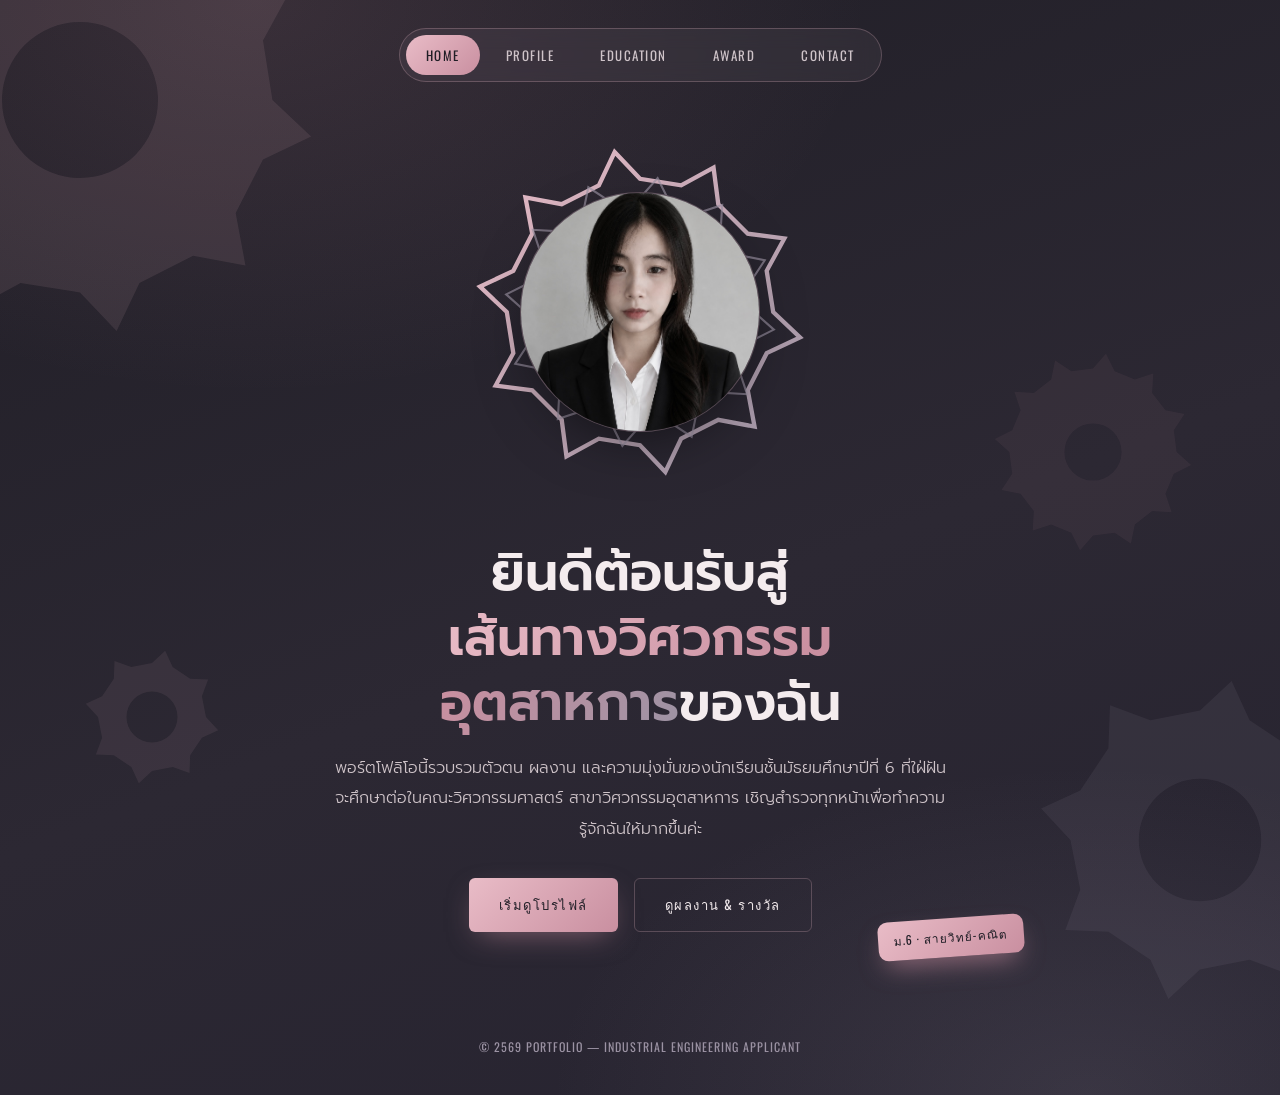
==== commit 7e68578f: "Update index.html" ====
--- a/index.html
+++ b/index.html
@@ -353,7 +353,7 @@
   <!-- ===== navigation ===== -->
   <nav>
     <div class="nav-pill">
-      <a href="index.html" class="active">Index</a>
+      <a href="index.html" class="active">Home</a>
       <a href="profile.html">Profile</a>
       <a href="education.html">Education</a>
       <a href="award.html">Award</a>
@@ -383,10 +383,7 @@
         </svg>
       </div>
       <div class="frame">
-        <!-- แทนที่ด้วย <img src="รูปของคุณ.jpg" alt="รูปโปรไฟล์"> เพื่อใส่รูปจริง -->
-        <div class="placeholder">
-          ใส่รูปของคุณตรงนี้
-          <small>แทนที่ &lt;div class="placeholder"&gt; ด้วยแท็ก &lt;img&gt;</small>
+      <img src="images/IMG_0733.jpeg" alt="รูปโปรไฟล์">
         </div>
       </div>
       <div class="badge">ม.6 · สายวิทย์-คณิต</div>
@@ -394,7 +391,7 @@
 
     <!-- กล่องข้อความอยู่ข้างล่าง -->
     <div>
-      <div class="eyebrow">Portfolio 2569</div>
+     
       <h1>ยินดีต้อนรับสู่<br><span>เส้นทางวิศวกรรม<br>อุตสาหการ</span>ของฉัน</h1>
       <p>
         พอร์ตโฟลิโอนี้รวบรวมตัวตน ผลงาน และความมุ่งมั่นของนักเรียนชั้นมัธยมศึกษาปีที่ 6
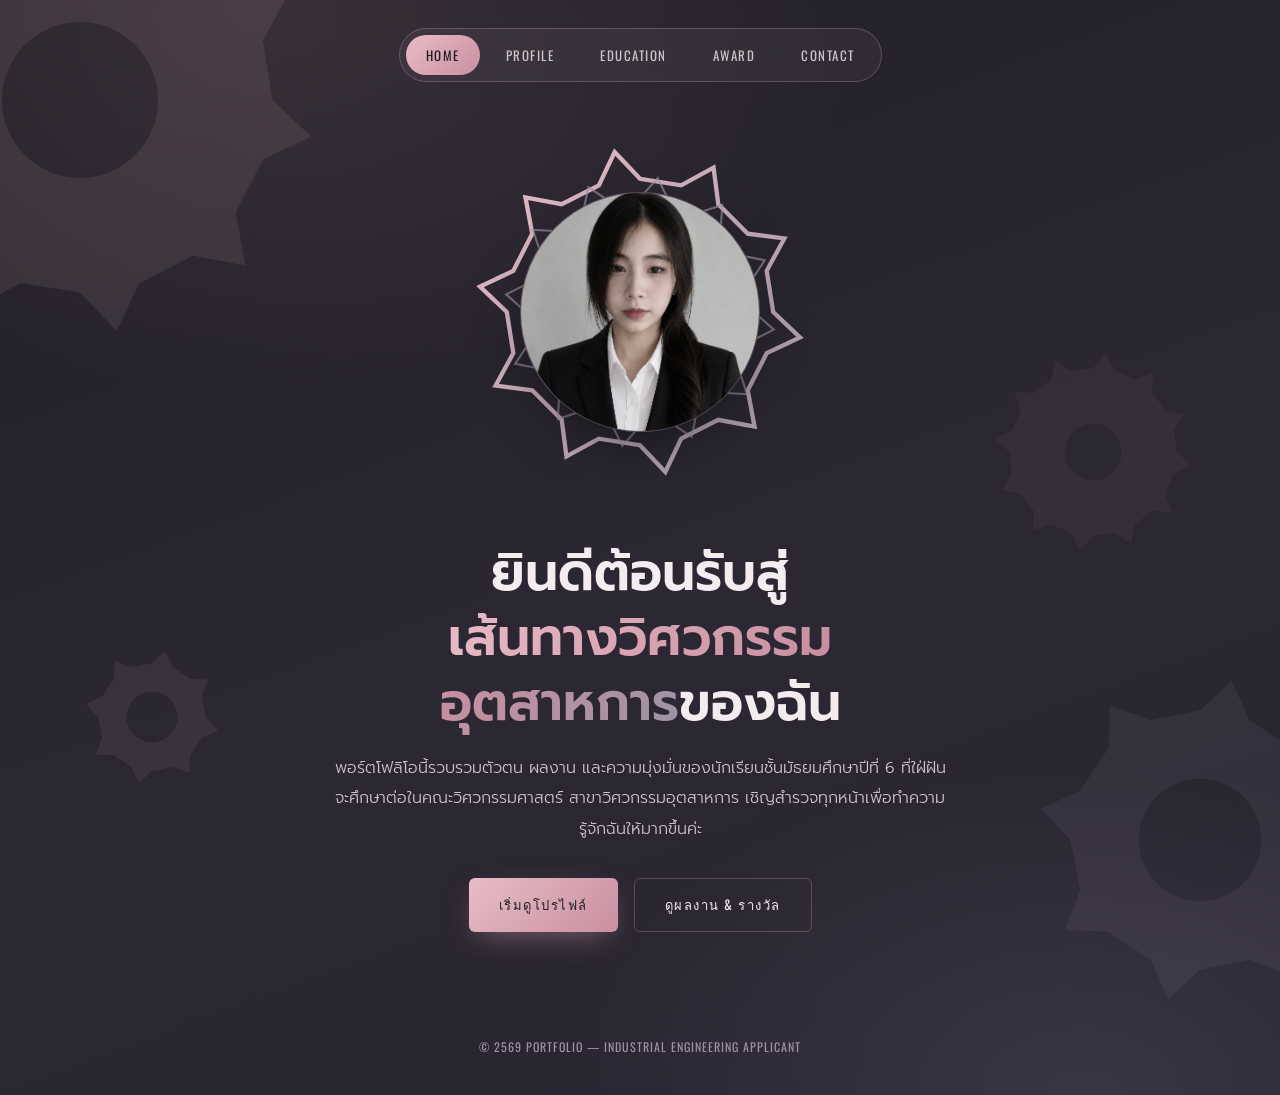
==== commit a85b1a23: "Update index.html" ====
--- a/index.html
+++ b/index.html
@@ -386,7 +386,7 @@
       <img src="images/IMG_0733.jpeg" alt="รูปโปรไฟล์">
         </div>
       </div>
-      <div class="badge">ม.6 · สายวิทย์-คณิต</div>
+    
     </div>
 
     <!-- กล่องข้อความอยู่ข้างล่าง -->
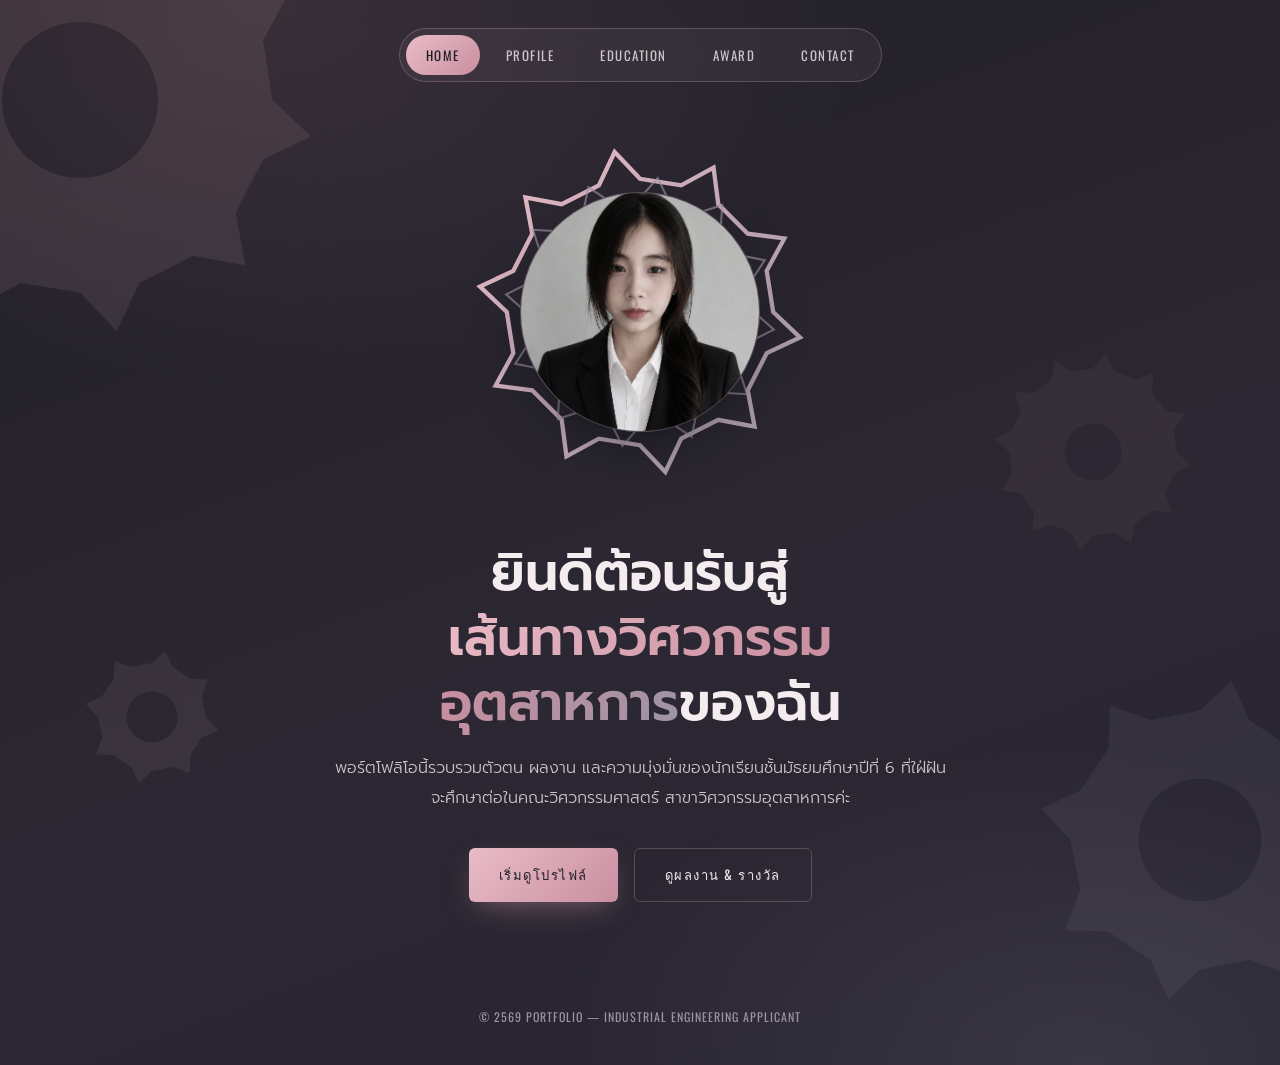
==== commit 02e2ac85: "Update index.html" ====
--- a/index.html
+++ b/index.html
@@ -395,8 +395,7 @@
       <h1>ยินดีต้อนรับสู่<br><span>เส้นทางวิศวกรรม<br>อุตสาหการ</span>ของฉัน</h1>
       <p>
         พอร์ตโฟลิโอนี้รวบรวมตัวตน ผลงาน และความมุ่งมั่นของนักเรียนชั้นมัธยมศึกษาปีที่ 6
-        ที่ใฝ่ฝันจะศึกษาต่อในคณะวิศวกรรมศาสตร์ สาขาวิศวกรรมอุตสาหการ
-        เชิญสำรวจทุกหน้าเพื่อทำความรู้จักฉันให้มากขึ้นค่ะ
+        ที่ใฝ่ฝันจะศึกษาต่อในคณะวิศวกรรมศาสตร์ สาขาวิศวกรรมอุตสาหการค่ะ
       </p>
       <div class="cta-row">
         <a href="profile.html" class="btn btn-primary">เริ่มดูโปรไฟล์</a>
